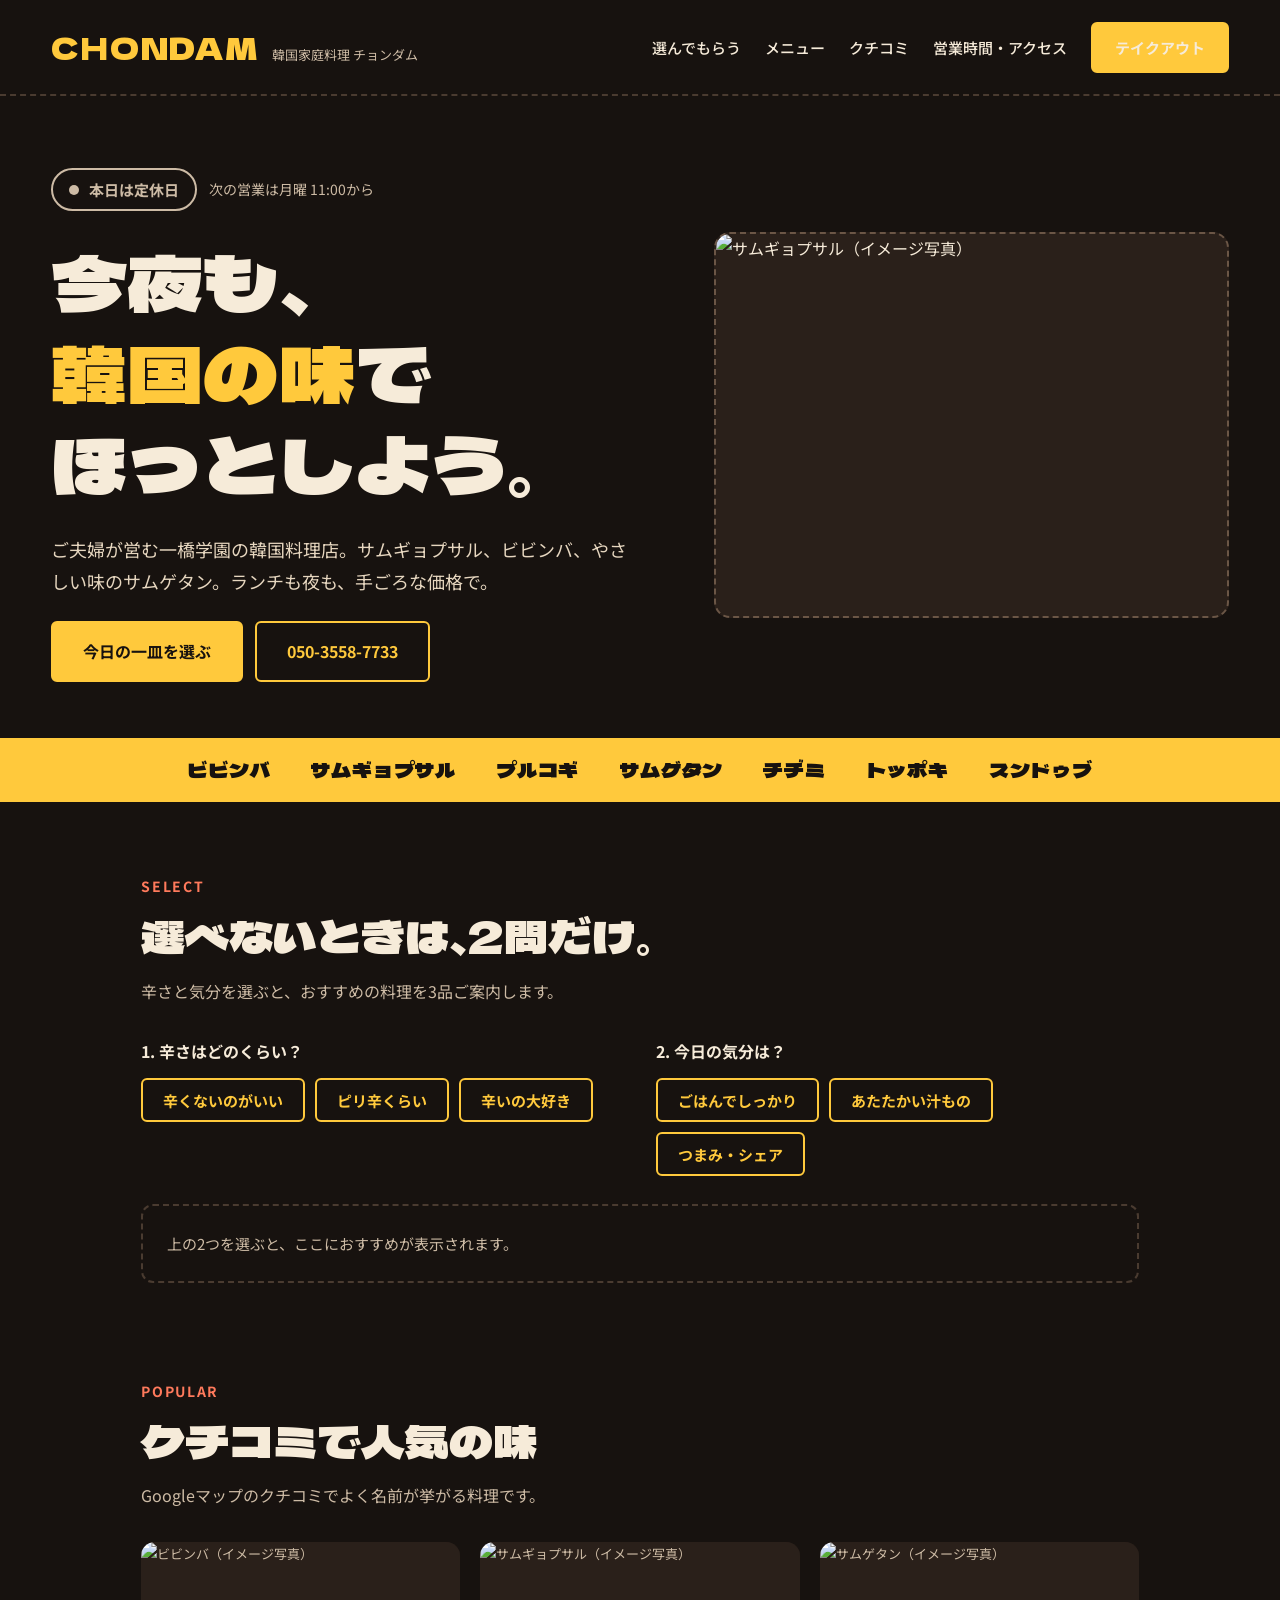
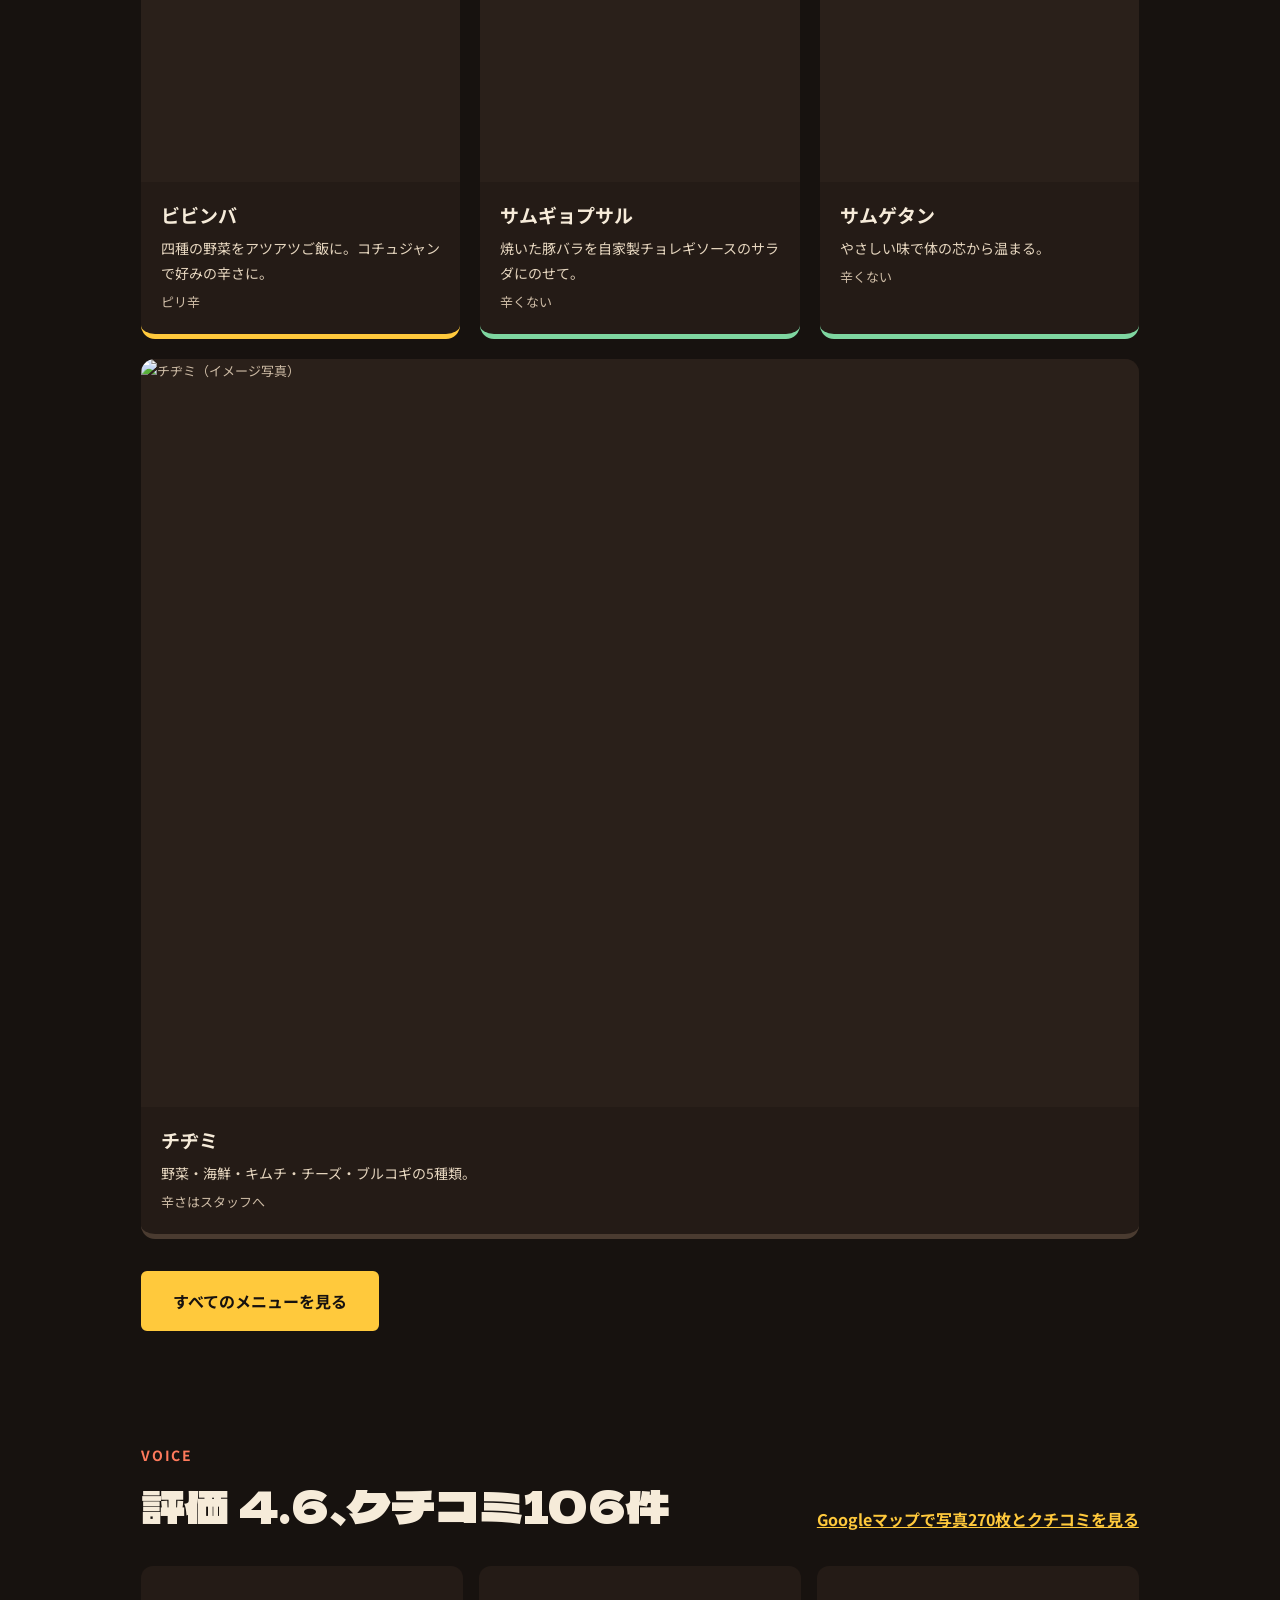
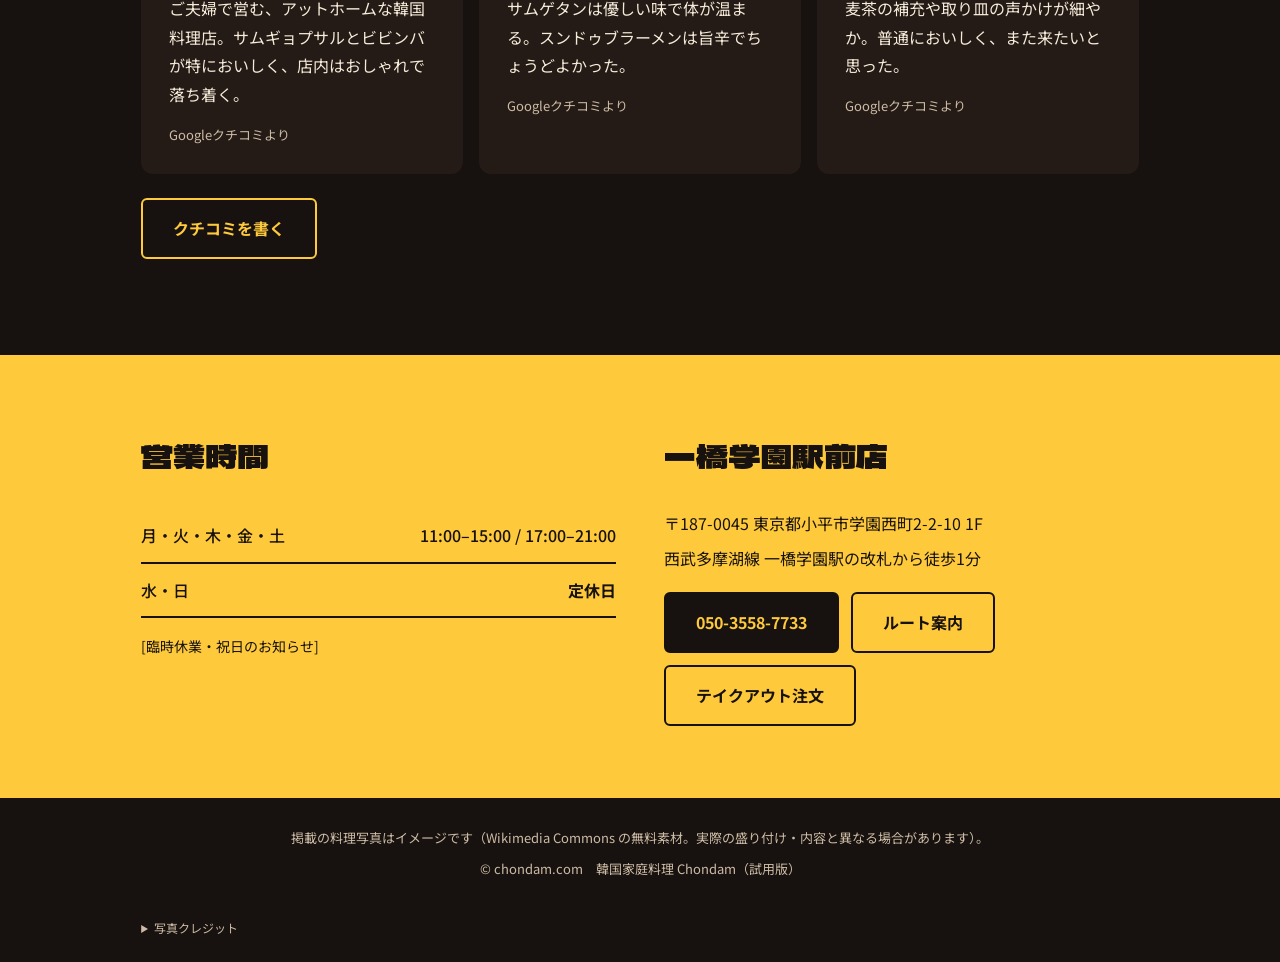
==== index.html @ c5ddc949 "Add Chondam trial site (style B, static HTML) index.html, menu.html, style.css, app.js. Dish photos " ====
<!doctype html>
<html lang="ja">
<head>
<meta charset="utf-8">
<meta name="viewport" content="width=device-width, initial-scale=1">
<meta name="robots" content="noindex, nofollow">
<title>韓国家庭料理 Chondam | 一橋学園（試用版）</title>
<meta name="description" content="一橋学園駅徒歩1分。ご夫婦が営む韓国家庭料理のお店チョンダム。">
<link rel="preconnect" href="https://fonts.googleapis.com">
<link rel="stylesheet" href="https://fonts.googleapis.com/css2?family=Dela+Gothic+One&family=Noto+Sans+JP:wght@400;500;700&display=swap">
<link rel="stylesheet" href="style.css">
<script src="app.js" defer></script>
</head>
<body>

<header class="site-header">
  <a class="logo" href="index.html"><b>CHONDAM</b><small>韓国家庭料理 チョンダム</small></a>
  <nav class="nav" aria-label="メインメニュー">
    <a href="#pick">選んでもらう</a>
    <a href="menu.html">メニュー</a>
    <a href="#voice">クチコミ</a>
    <a href="#access">営業時間・アクセス</a>
    <a class="btn btn-y" href="https://chondam.base.shop">テイクアウト</a>
  </nav>
</header>

<main>
<section class="wrap-wide hero">
  <div class="hero-text">
    <div class="status" id="status" aria-live="polite"></div>
    <h1 class="display">今夜も、<br><span>韓国の味</span>で<br>ほっとしよう。</h1>
    <p>ご夫婦が営む一橋学園の韓国料理店。サムギョプサル、ビビンバ、やさしい味のサムゲタン。ランチも夜も、手ごろな価格で。</p>
    <div class="row">
      <a class="btn btn-y" href="#pick">今日の一皿を選ぶ</a>
      <a class="btn btn-o" href="tel:05035587733">050-3558-7733</a>
    </div>
  </div>
  <div class="hero-img" id="hero-img"></div>
</section>

<div class="strip" aria-hidden="true">
  <span>ビビンバ</span><span>サムギョプサル</span><span>プルコギ</span><span>サムゲタン</span><span>チヂミ</span><span>トッポキ</span><span>スンドゥブ</span>
</div>

<section class="wrap block" id="pick">
  <div class="eyebrow">SELECT</div>
  <h2 class="display">選べないときは、2問だけ。</h2>
  <p class="lead">辛さと気分を選ぶと、おすすめの料理を3品ご案内します。</p>
  <div id="quiz">
    <div class="quiz-q">
      <div><strong>1. 辛さはどのくらい？</strong><div class="chips" data-q="spice"></div></div>
      <div><strong>2. 今日の気分は？</strong><div class="chips" data-q="cat"></div></div>
    </div>
    <div data-q="out"></div>
  </div>
</section>

<section class="wrap block" id="menu">
  <div class="eyebrow">POPULAR</div>
  <h2 class="display">クチコミで人気の味</h2>
  <p class="lead">Googleマップのクチコミでよく名前が挙がる料理です。</p>
  <div class="grid" id="popular"></div>
  <p style="margin-top:32px"><a class="btn btn-y" href="menu.html">すべてのメニューを見る</a></p>
</section>

<section class="wrap block" id="voice">
  <div class="head-row">
    <div>
      <div class="eyebrow">VOICE</div>
      <h2 class="display" style="margin-bottom:0">評価 4.6、クチコミ106件</h2>
    </div>
    <a href="https://maps.app.goo.gl/KxUPQpLMXTZ1aeZX6"><strong>Googleマップで写真270枚とクチコミを見る</strong></a>
  </div>
  <div class="voices">
    <figure><blockquote>ご夫婦で営む、アットホームな韓国料理店。サムギョプサルとビビンバが特においしく、店内はおしゃれで落ち着く。</blockquote><figcaption>Googleクチコミより</figcaption></figure>
    <figure><blockquote>サムゲタンは優しい味で体が温まる。スンドゥブラーメンは旨辛でちょうどよかった。</blockquote><figcaption>Googleクチコミより</figcaption></figure>
    <figure><blockquote>麦茶の補充や取り皿の声かけが細やか。普通においしく、また来たいと思った。</blockquote><figcaption>Googleクチコミより</figcaption></figure>
  </div>
  <p style="margin-top:24px"><a class="btn btn-o" href="https://maps.app.goo.gl/KxUPQpLMXTZ1aeZX6">クチコミを書く</a></p>
</section>
</main>

<section class="access" id="access">
  <div class="wrap cols">
    <div>
      <h2>営業時間</h2>
      <div class="hrow"><span>月・火・木・金・土</span><span>11:00–15:00 / 17:00–21:00</span></div>
      <div class="hrow"><span>水・日</span><strong>定休日</strong></div>
      <p style="margin:16px 0 0;font-size:14px">[臨時休業・祝日のお知らせ]</p>
    </div>
    <div>
      <h2>一橋学園駅前店</h2>
      <p style="margin:0 0 6px">〒187-0045 東京都小平市学園西町2-2-10 1F</p>
      <p style="margin:0 0 20px">西武多摩湖線 一橋学園駅の改札から徒歩1分</p>
      <div class="row">
        <a class="btn btn-k" href="tel:05035587733">050-3558-7733</a>
        <a class="btn btn-l" href="https://maps.app.goo.gl/KxUPQpLMXTZ1aeZX6">ルート案内</a>
        <a class="btn btn-l" href="https://chondam.base.shop">テイクアウト注文</a>
      </div>
    </div>
  </div>
</section>

<footer>
  <p style="margin:0 0 8px">掲載の料理写真はイメージです（Wikimedia Commons の無料素材。実際の盛り付け・内容と異なる場合があります）。</p>
  <p style="margin:0">© chondam.com　韓国家庭料理 Chondam（試用版）</p>
</footer>
<details class="credits">
  <summary>写真クレジット</summary>
  <ul id="credits-list"></ul>
</details>

</body>
</html>
---- style.css ----
:root{
  --bg:#17120F; --card:#241B16; --card2:#2A201A; --line:#4A3B30;
  --text:#F6EBD9; --sub:#CDBBA5; --sub2:#E6D6BF;
  --yellow:#FFC93C; --coral:#FF7A5C; --green:#7ED6A0;
}
*{box-sizing:border-box}
html{scroll-behavior:smooth}
body{margin:0;background:var(--bg);color:var(--text);font-family:'Noto Sans JP',sans-serif;font-size:16px;line-height:1.8}
a{color:var(--yellow)}a:hover{color:#FFE08A}
img{max-width:100%;display:block}
button{font-family:inherit;cursor:pointer}
.wrap{max-width:1100px;margin:0 auto;padding-left:clamp(16px,4vw,64px);padding-right:clamp(16px,4vw,64px)}
.wrap-wide{max-width:1280px;margin:0 auto;padding-left:clamp(16px,4vw,64px);padding-right:clamp(16px,4vw,64px)}
.display{font-family:'Dela Gothic One',sans-serif;font-weight:400}
.eyebrow{font-size:14px;font-weight:700;letter-spacing:.12em;color:var(--coral)}
h2.display{margin:8px 0 12px;font-size:clamp(28px,4vw,44px);line-height:1.3}

/* header */
.site-header{display:flex;flex-wrap:wrap;align-items:center;justify-content:space-between;gap:16px;padding:20px clamp(16px,4vw,64px);border-bottom:2px dashed var(--line)}
.logo{display:flex;align-items:baseline;gap:12px;text-decoration:none;color:var(--text)}
.logo b{font-family:'Dela Gothic One',sans-serif;font-weight:400;font-size:30px;letter-spacing:.06em;color:var(--yellow)}
.logo small{font-size:13px;color:var(--sub)}
.nav{display:flex;flex-wrap:wrap;align-items:center;gap:8px 24px;font-size:15px;font-weight:500}
.nav a{color:var(--text);text-decoration:none}
.nav a.cur{color:var(--yellow)}
.btn{display:inline-block;text-decoration:none;font-weight:700;padding:14px 30px;border-radius:6px;border:2px solid var(--yellow);min-height:44px}
.btn-y{background:var(--yellow);color:#17120F}
.btn-y:hover{color:#17120F;background:#FFE08A}
.btn-o{background:transparent;color:var(--yellow)}
.nav .btn{padding:10px 22px}

/* hero */
.hero{display:flex;flex-wrap:wrap;gap:48px;align-items:center;padding-top:72px;padding-bottom:56px}
.hero-text{flex:1 1 480px;min-width:0;display:flex;flex-direction:column;gap:24px}
.hero h1{margin:0;font-size:clamp(38px,6vw,76px);line-height:1.2}
.hero h1 span{color:var(--yellow)}
.hero p{margin:0;font-size:18px;max-width:32em;color:var(--sub2)}
.hero-img{flex:1 1 380px;min-width:0;aspect-ratio:4/3;border-radius:16px;overflow:hidden;background:var(--card2);border:2px dashed #6B5646}
.hero-img img{width:100%;height:100%;object-fit:cover}
.row{display:flex;flex-wrap:wrap;gap:12px}
.status{display:flex;flex-wrap:wrap;align-items:center;gap:12px}
.pill{display:inline-flex;align-items:center;gap:10px;border:2px solid var(--sub);color:var(--sub);padding:6px 16px;border-radius:999px;font-weight:700;font-size:15px}
.dot{width:10px;height:10px;border-radius:50%;background:currentColor;display:inline-block}
.status small{font-size:14px;color:var(--sub)}

.strip{background:var(--yellow);color:#17120F;font-family:'Dela Gothic One',sans-serif;font-size:20px;padding:14px clamp(16px,4vw,64px);display:flex;flex-wrap:wrap;gap:8px 40px;justify-content:center;letter-spacing:.04em}

section.block{padding-top:72px;padding-bottom:24px}
.lead{margin:0 0 32px;color:var(--sub)}

/* chips */
.chips{display:flex;flex-wrap:wrap;gap:10px;align-items:center}
.chip-label{font-size:14px;color:var(--sub);min-width:56px}
.chip{border:2px solid var(--text);background:transparent;color:var(--text);font-size:15px;font-weight:700;padding:8px 20px;border-radius:999px;min-height:44px}
.chip[aria-pressed="true"]{background:var(--text);color:#17120F}
.chip.y{border-color:var(--yellow);color:var(--yellow);border-radius:6px}
.chip.y[aria-pressed="true"]{background:var(--yellow);color:#17120F}
.filters{display:flex;flex-direction:column;gap:16px;margin-bottom:32px}
.quiz-q{display:flex;flex-wrap:wrap;gap:32px;margin-bottom:28px}
.quiz-q>div{flex:1 1 300px;min-width:0}
.quiz-q strong{display:block;margin-bottom:12px}
.empty{border:2px dashed var(--line);border-radius:12px;padding:24px;color:var(--sub);font-size:15px}

/* dish cards */
.grid{display:flex;flex-wrap:wrap;gap:20px}
.dish{flex:1 1 260px;max-width:100%;min-width:0;background:var(--card);border-radius:14px;overflow:hidden;display:flex;flex-direction:column;border-bottom:5px solid var(--line)}
.dish .ph{aspect-ratio:4/3;background:var(--card2);display:flex;align-items:center;justify-content:center;color:var(--sub);font-size:13px}
.dish .ph img{width:100%;height:100%;object-fit:cover}
.dish .body{padding:16px 20px 20px;display:flex;flex-direction:column;gap:4px}
.dish strong{font-size:19px}
.dish .desc{font-size:14px;color:var(--sub2)}
.dish .meta{font-size:13px;color:var(--sub)}
.dish.s0{border-bottom-color:var(--green)}.dish.s1{border-bottom-color:var(--yellow)}.dish.s2{border-bottom-color:var(--coral)}
a.dish{text-decoration:none;color:var(--text)}
.rec-tag{font-size:13px;color:var(--yellow);font-weight:700}
.quiz-res .dish{flex-basis:280px;border:2px solid var(--yellow)}

/* voices */
.voices{display:flex;flex-wrap:wrap;gap:16px}
.voices figure{flex:1 1 300px;min-width:0;margin:0;background:var(--card);border-radius:12px;padding:28px;display:flex;flex-direction:column;gap:14px}
.voices blockquote{margin:0}
.voices figcaption{font-size:13px;color:var(--sub)}
.head-row{display:flex;flex-wrap:wrap;align-items:flex-end;justify-content:space-between;gap:16px;margin-bottom:32px}

/* access */
.access{background:var(--yellow);color:#17120F;margin-top:56px}
.access .cols{display:flex;flex-wrap:wrap;gap:48px;padding-top:72px;padding-bottom:72px}
.access .cols>div{flex:1 1 360px;min-width:0}
.access h2{font-family:'Dela Gothic One',sans-serif;font-weight:400;font-size:32px;margin:0 0 24px}
.access .hrow{display:flex;justify-content:space-between;gap:16px;padding:12px 0;border-bottom:2px solid #17120F;font-weight:500}
.access .btn-k{background:#17120F;color:var(--yellow);border-color:#17120F}
.access .btn-l{background:transparent;color:#17120F;border-color:#17120F}

footer{padding:28px clamp(16px,4vw,64px);text-align:center;font-size:13px;color:var(--sub)}
details.credits{max-width:1100px;margin:0 auto;padding:0 clamp(16px,4vw,64px) 16px;font-size:12px;color:var(--sub);text-align:left}
details.credits summary{cursor:pointer;padding:8px 0}
details.credits ul{margin:8px 0 0;padding-left:20px;line-height:1.7}
details.credits a{color:var(--sub2)}
.page-head{padding-top:64px;padding-bottom:32px}
.page-head h1{margin:8px 0 12px;font-size:clamp(34px,5vw,56px);line-height:1.25}
.note{margin:28px 0 0;font-size:13px;color:var(--sub)}
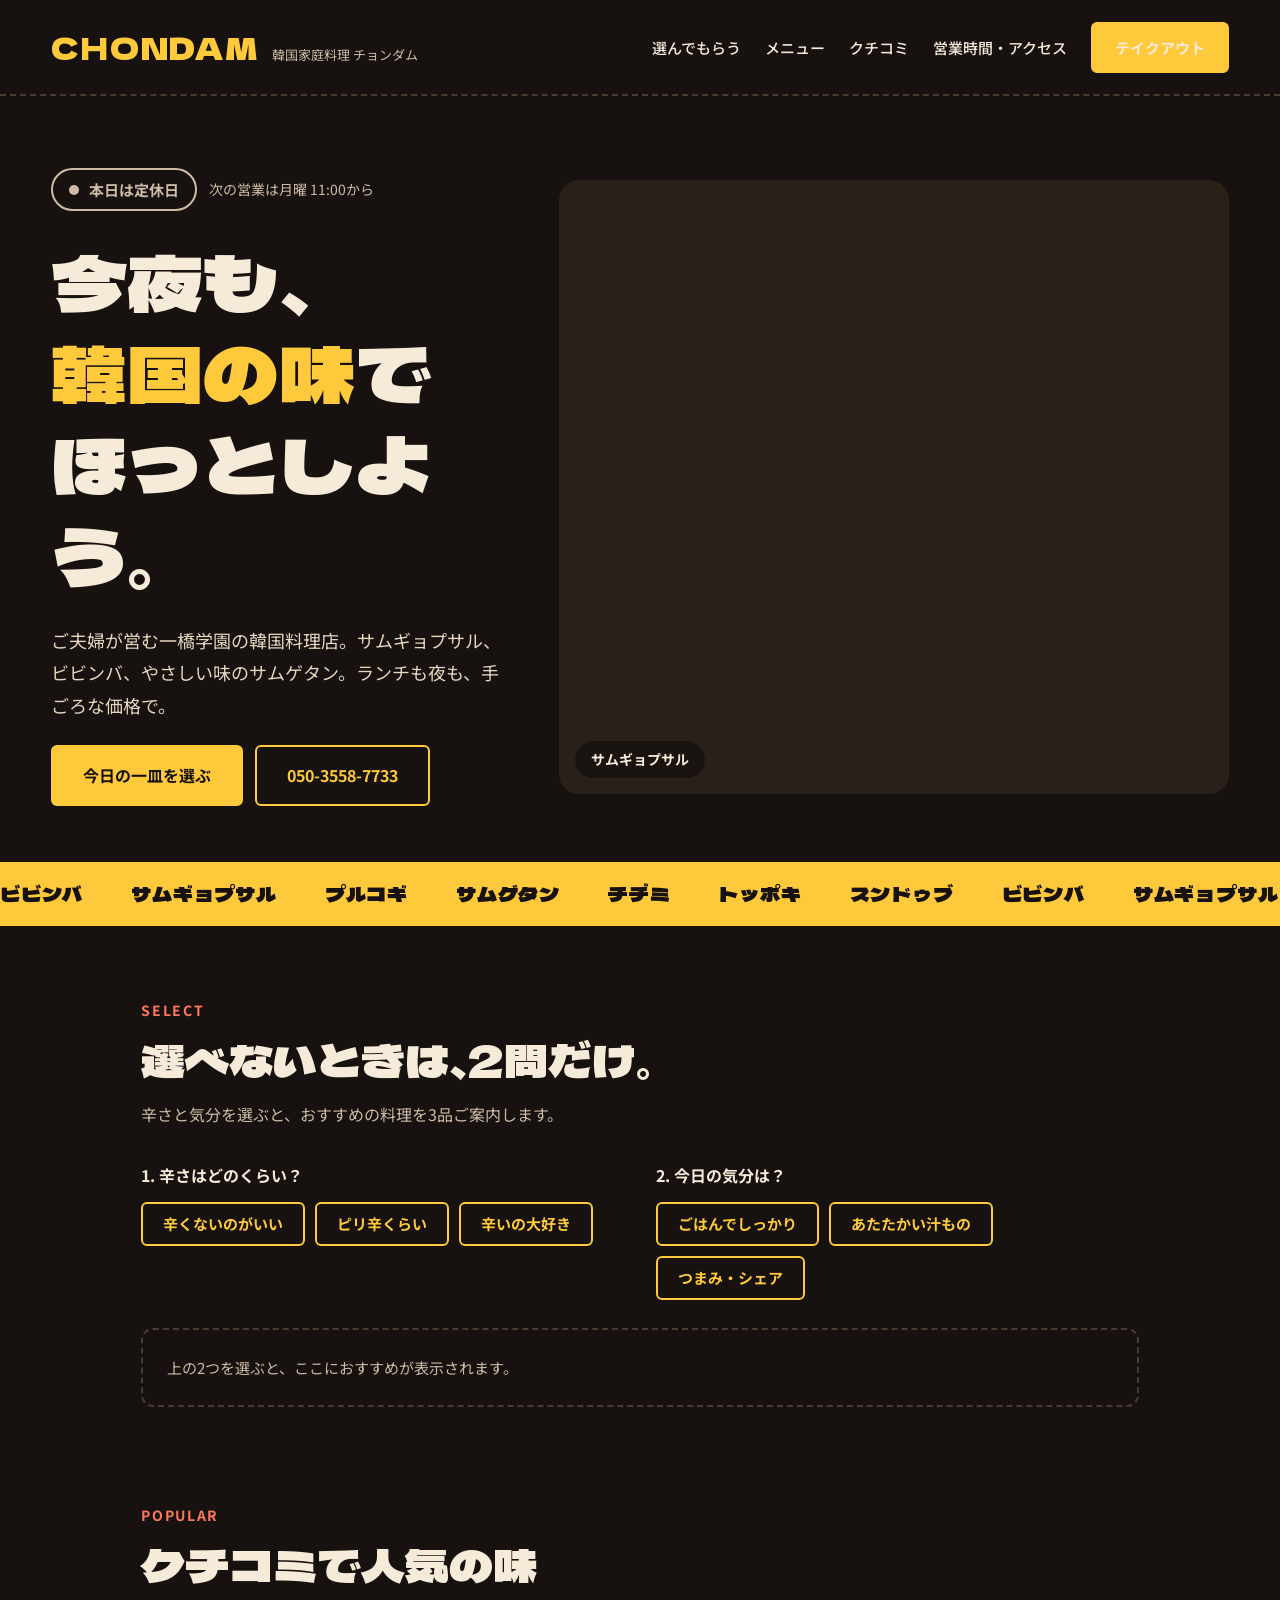
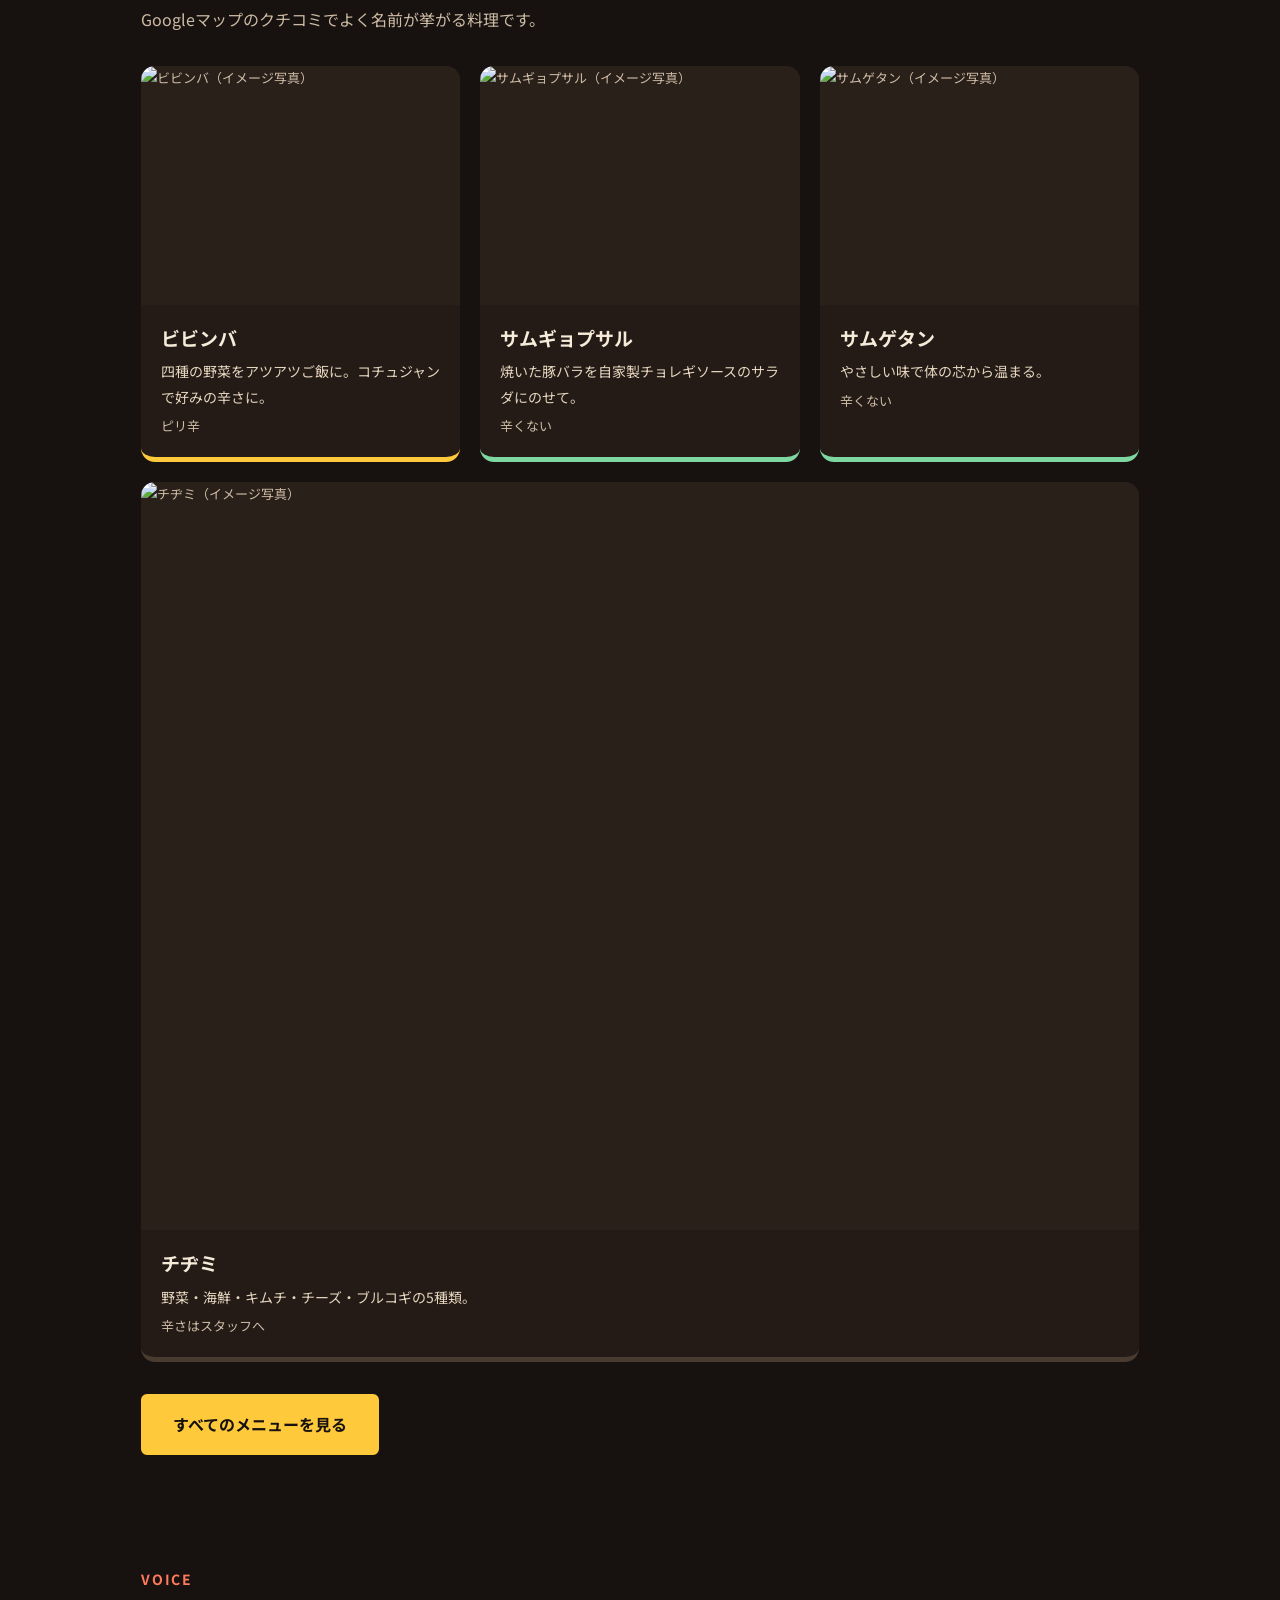
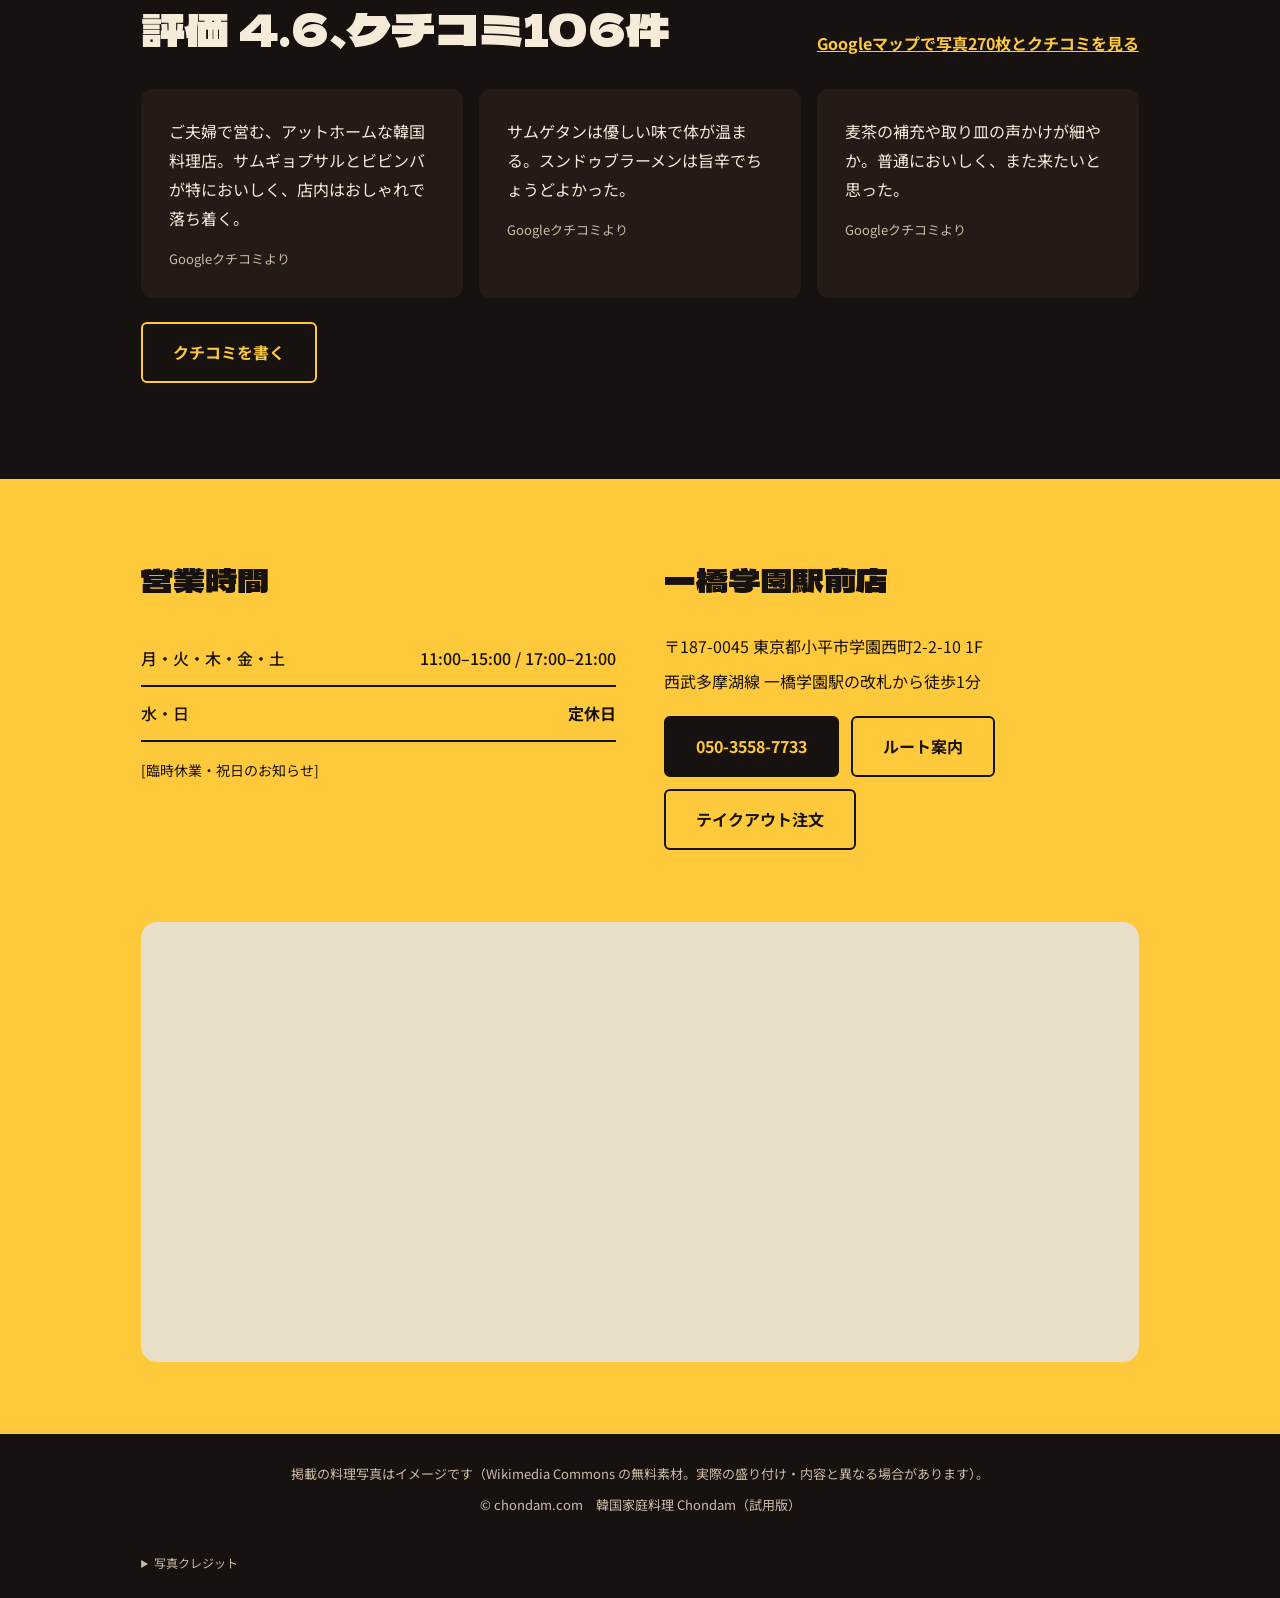
==== commit 41315819: "Larger hero slideshow, motion effects, Google Map embed - Hero image enlarged and turned into a 4-ph" ====
--- a/index.html
+++ b/index.html
@@ -39,7 +39,10 @@
 </section>
 
 <div class="strip" aria-hidden="true">
-  <span>ビビンバ</span><span>サムギョプサル</span><span>プルコギ</span><span>サムゲタン</span><span>チヂミ</span><span>トッポキ</span><span>スンドゥブ</span>
+  <div class="strip-track">
+    <span>ビビンバ</span><span>サムギョプサル</span><span>プルコギ</span><span>サムゲタン</span><span>チヂミ</span><span>トッポキ</span><span>スンドゥブ</span>
+    <span>ビビンバ</span><span>サムギョプサル</span><span>プルコギ</span><span>サムゲタン</span><span>チヂミ</span><span>トッポキ</span><span>スンドゥブ</span>
+  </div>
 </div>
 
 <section class="wrap block" id="pick">
@@ -99,6 +102,10 @@
       </div>
     </div>
   </div>
+  <div class="wrap map reveal">
+    <iframe title="チョンダム 一橋学園駅前店の地図" loading="lazy" referrerpolicy="no-referrer-when-downgrade" allowfullscreen
+      src="https://www.google.com/maps/embed?pb=!1m18!1m12!1m3!1d1860.4101417937552!2d139.47816843571235!3d35.72223204027044!2m3!1f0!2f0!3f0!3m2!1i1024!2i768!4f13.1!3m3!1m2!1s0x6018e7d965f5a657%3A0xf2a9733d06102fd!2zQ2hvbiBkYW0o44OB44On44Oz44OA44OgKQ!5e0!3m2!1sja!2sjp!4v1711458209299!5m2!1sja!2sjp"></iframe>
+  </div>
 </section>
 
 <footer>
--- a/style.css
+++ b/style.css
@@ -31,19 +31,23 @@
 
 /* hero */
 .hero{display:flex;flex-wrap:wrap;gap:48px;align-items:center;padding-top:72px;padding-bottom:56px}
-.hero-text{flex:1 1 480px;min-width:0;display:flex;flex-direction:column;gap:24px}
+.hero-text{flex:1 1 360px;min-width:0;display:flex;flex-direction:column;gap:24px}
 .hero h1{margin:0;font-size:clamp(38px,6vw,76px);line-height:1.2}
 .hero h1 span{color:var(--yellow)}
 .hero p{margin:0;font-size:18px;max-width:32em;color:var(--sub2)}
-.hero-img{flex:1 1 380px;min-width:0;aspect-ratio:4/3;border-radius:16px;overflow:hidden;background:var(--card2);border:2px dashed #6B5646}
-.hero-img img{width:100%;height:100%;object-fit:cover}
+.hero-img{flex:1.5 1 520px;min-width:0;min-height:clamp(360px,48vw,640px);position:relative;border-radius:20px;overflow:hidden;background:var(--card2)}
+.hero-img img{position:absolute;inset:0;width:100%;height:100%;object-fit:cover;opacity:0;transform:scale(1);transition:opacity 1.1s ease,transform 9s ease-out}
+.hero-img img.on{opacity:1;transform:scale(1.12)}
+.hero-cap{position:absolute;left:16px;bottom:16px;background:rgba(23,18,15,.82);color:var(--text);padding:6px 16px;border-radius:999px;font-size:14px;font-weight:700}
 .row{display:flex;flex-wrap:wrap;gap:12px}
 .status{display:flex;flex-wrap:wrap;align-items:center;gap:12px}
 .pill{display:inline-flex;align-items:center;gap:10px;border:2px solid var(--sub);color:var(--sub);padding:6px 16px;border-radius:999px;font-weight:700;font-size:15px}
 .dot{width:10px;height:10px;border-radius:50%;background:currentColor;display:inline-block}
 .status small{font-size:14px;color:var(--sub)}
 
-.strip{background:var(--yellow);color:#17120F;font-family:'Dela Gothic One',sans-serif;font-size:20px;padding:14px clamp(16px,4vw,64px);display:flex;flex-wrap:wrap;gap:8px 40px;justify-content:center;letter-spacing:.04em}
+.strip{background:var(--yellow);color:#17120F;font-family:'Dela Gothic One',sans-serif;font-size:20px;padding:14px 0;overflow:hidden;white-space:nowrap;letter-spacing:.04em}
+.strip-track{display:inline-flex;gap:48px;padding-right:48px;animation:marquee 28s linear infinite}
+@keyframes marquee{to{transform:translateX(-50%)}}
 
 section.block{padding-top:72px;padding-bottom:24px}
 .lead{margin:0 0 32px;color:var(--sub)}
@@ -99,3 +103,33 @@
 .page-head{padding-top:64px;padding-bottom:32px}
 .page-head h1{margin:8px 0 12px;font-size:clamp(34px,5vw,56px);line-height:1.25}
 .note{margin:28px 0 0;font-size:13px;color:var(--sub)}
+
+/* motion */
+@keyframes up{from{opacity:0;transform:translateY(24px)}to{opacity:1;transform:none}}
+.hero-text>*{opacity:0;animation:up .8s ease forwards}
+.hero-text>*:nth-child(1){animation-delay:.05s}
+.hero-text>*:nth-child(2){animation-delay:.2s}
+.hero-text>*:nth-child(3){animation-delay:.35s}
+.hero-text>*:nth-child(4){animation-delay:.5s}
+.reveal{opacity:0;transform:translateY(22px);transition:opacity .7s ease,transform .7s ease}
+.reveal.in{opacity:1;transform:none}
+.dish{transition:box-shadow .25s ease}
+.dish .ph{overflow:hidden}
+.dish .ph img{transition:transform .5s ease}
+.dish:hover .ph img{transform:scale(1.08)}
+.dish:hover{box-shadow:0 14px 30px rgba(0,0,0,.45)}
+.dish.reveal.in{transition:opacity .7s ease,transform .25s ease,box-shadow .25s ease}
+.dish.reveal.in:hover{transform:translateY(-6px)}
+.btn{transition:transform .2s ease,background .2s ease,color .2s ease}
+.btn:hover{transform:translateY(-2px)}
+.chip{transition:background .2s ease,color .2s ease,transform .15s ease}
+.chip:active{transform:scale(.96)}
+
+/* map */
+.map{padding-bottom:72px}
+.map iframe{display:block;width:100%;height:clamp(300px,40vw,440px);border:0;border-radius:16px;background:#e9dfc9}
+
+@media (prefers-reduced-motion:reduce){
+  *{animation:none!important;transition:none!important}
+  .reveal,.hero-text>*{opacity:1;transform:none}
+}
